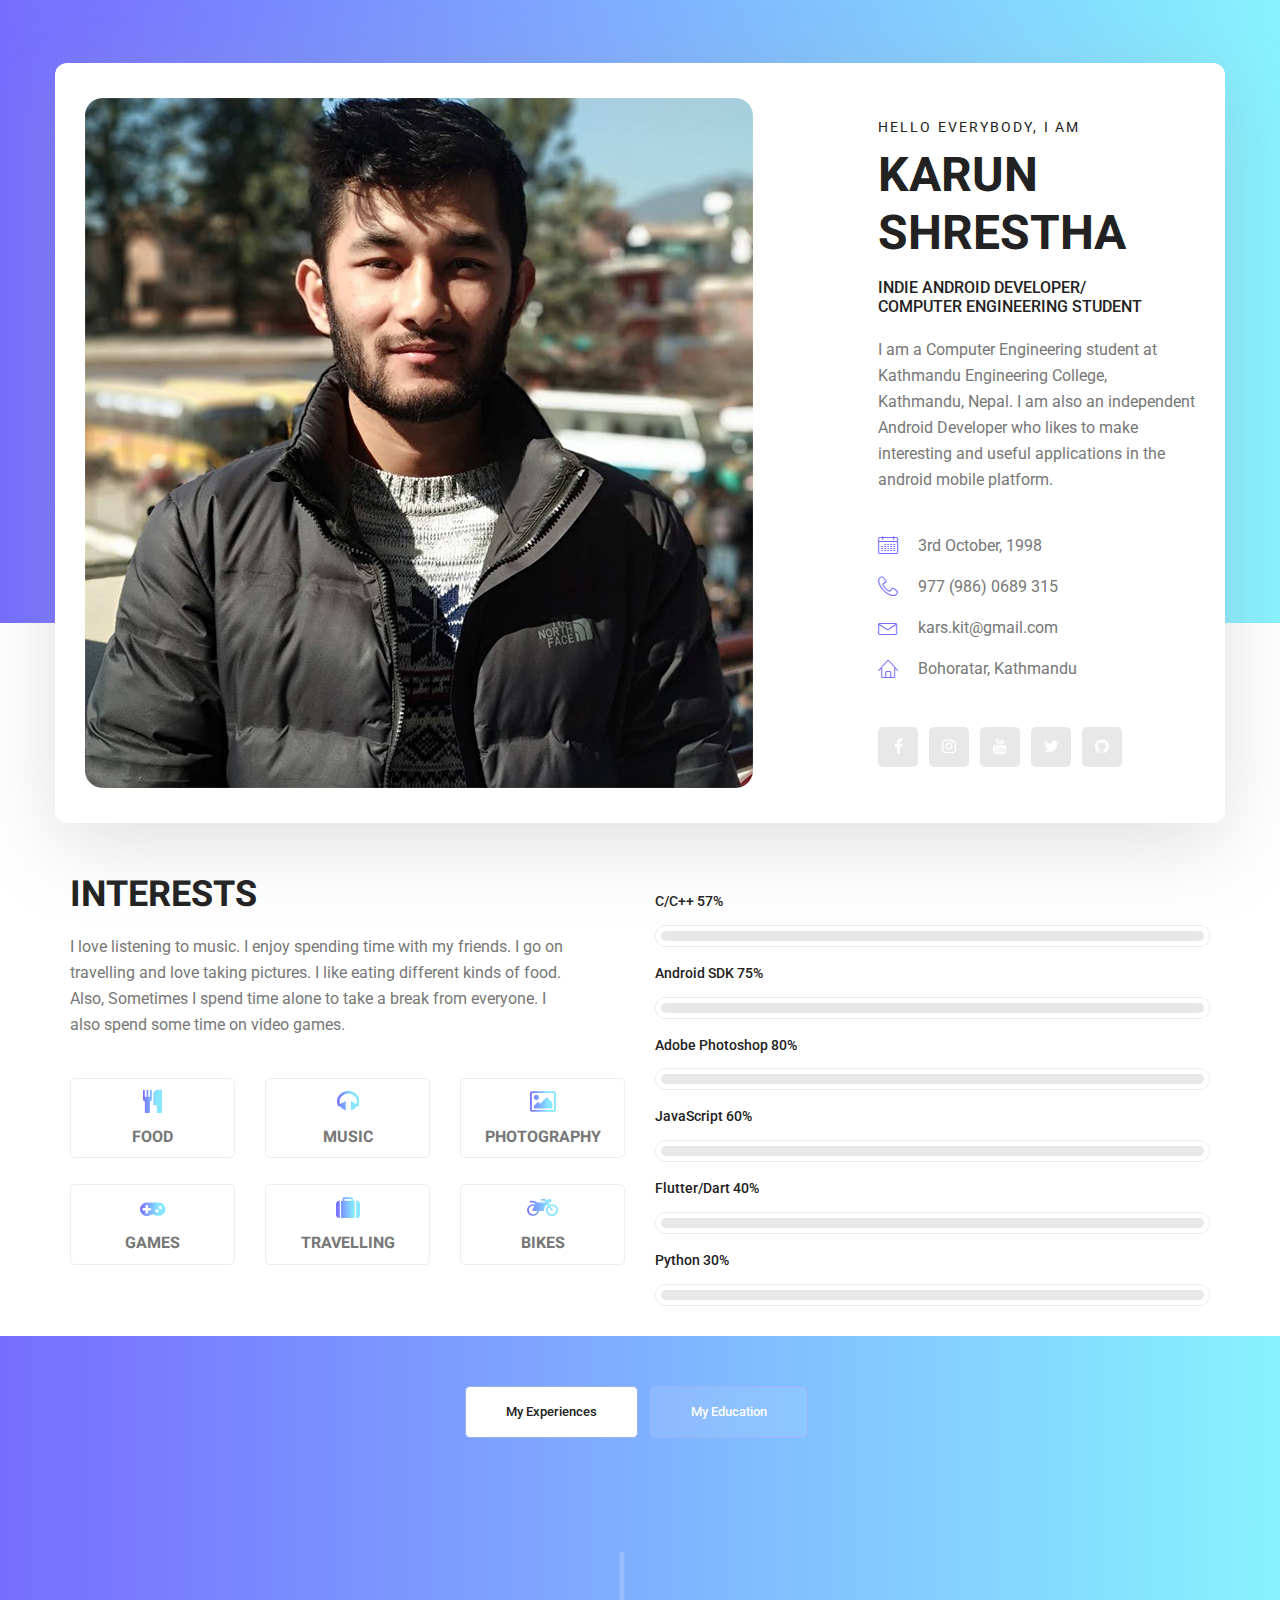
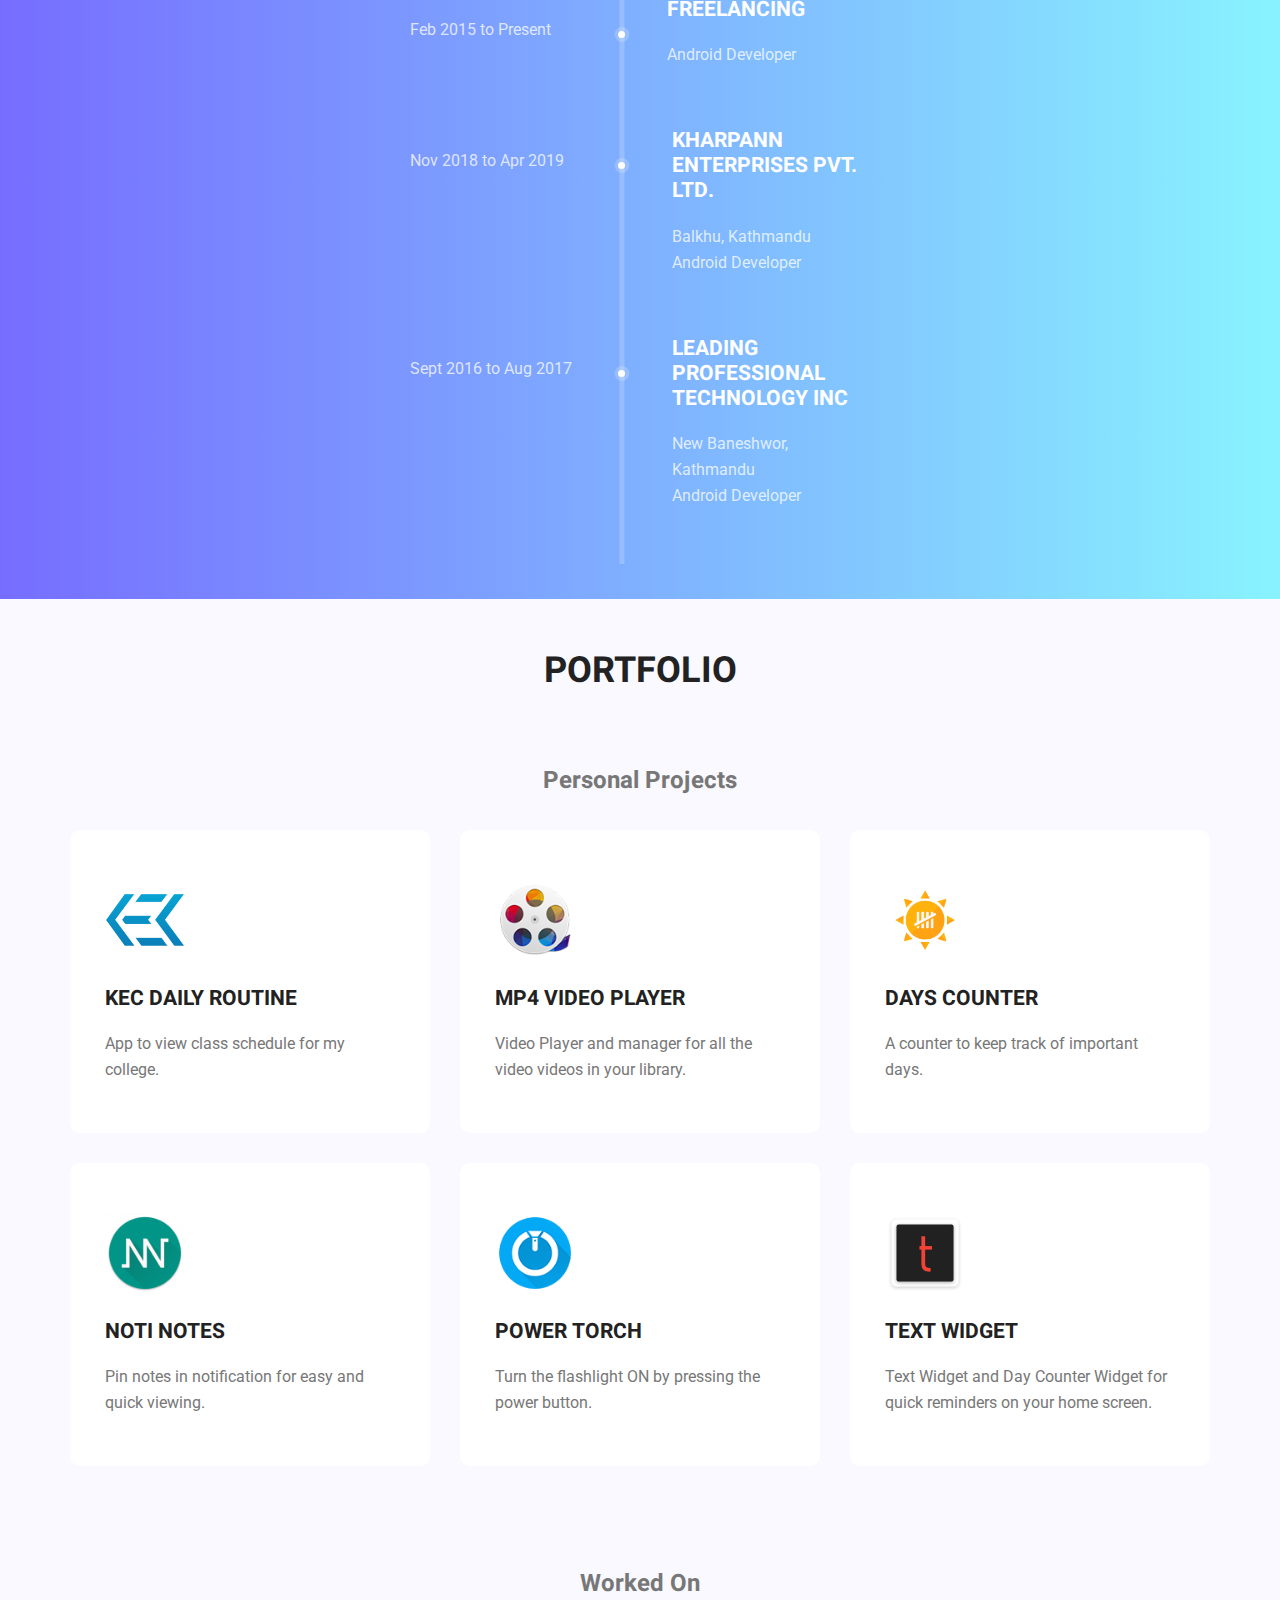
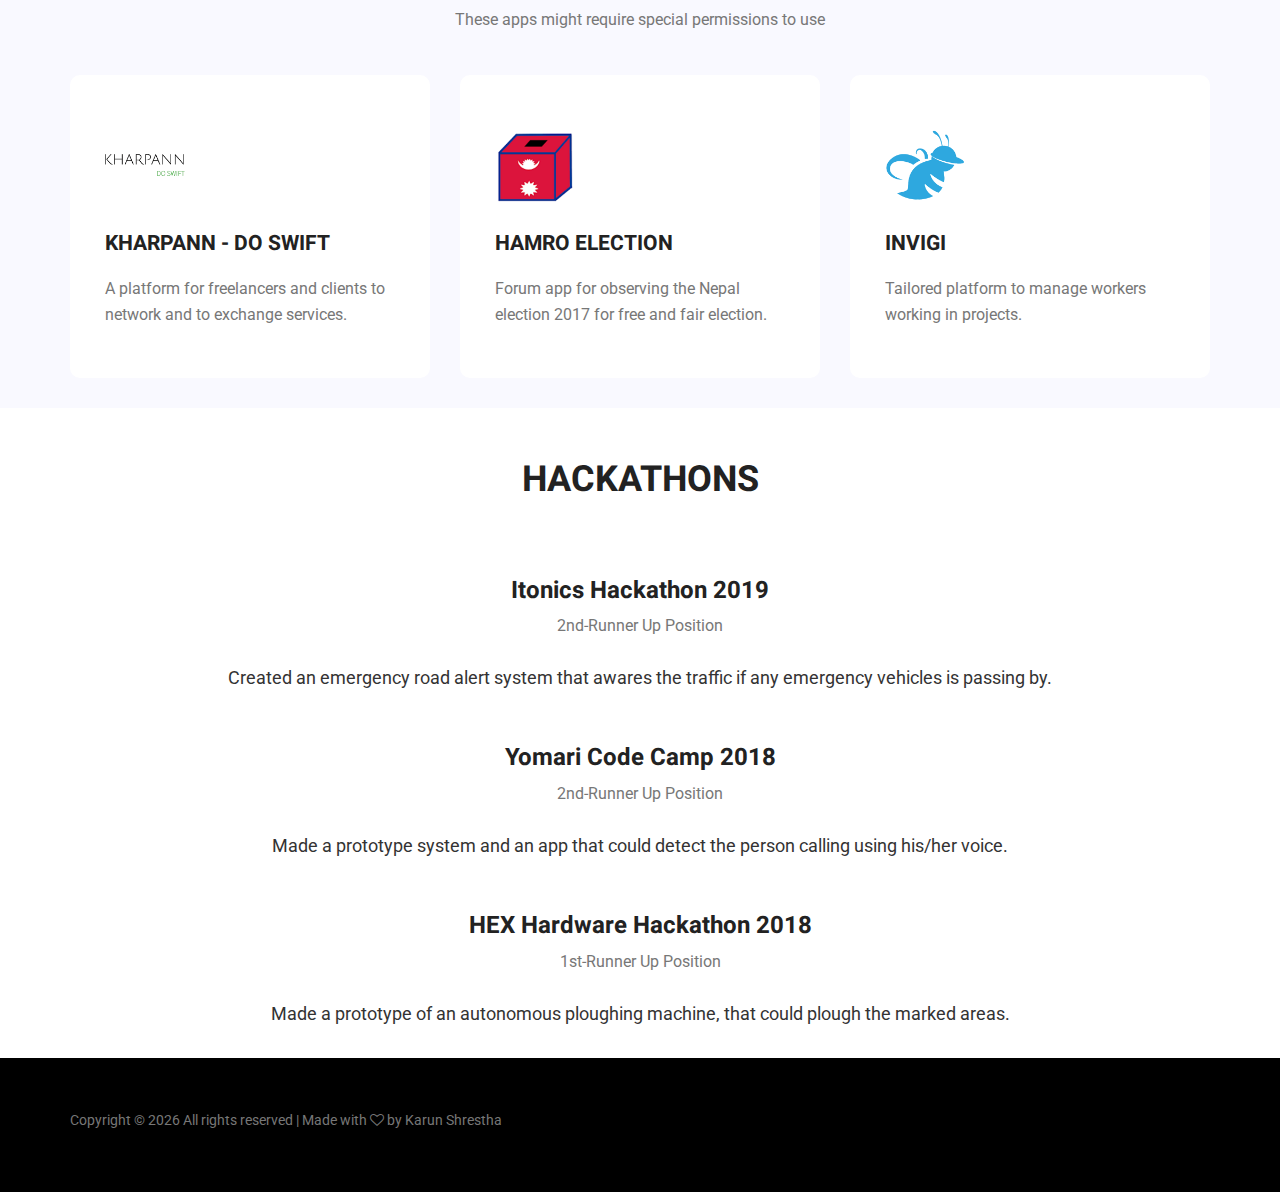
==== index.html @ 8075a9b8 "initial commit" ====
<!doctype html>
<html lang="en">
    <head>
        <!-- Required meta tags -->
        <meta charset="utf-8">
        <meta name="viewport" content="width=device-width, initial-scale=1, shrink-to-fit=no">
        <link rel="icon" href="img/favicon.png" type="image/png">
        <title>Karun Shrestha</title>
        <!-- Bootstrap CSS -->
        <link rel="stylesheet" href="css/bootstrap.css">
        <link rel="stylesheet" href="vendors/linericon/style.css">
        <link rel="stylesheet" href="css/font-awesome.min.css">
        <link rel="stylesheet" href="vendors/owl-carousel/owl.carousel.min.css">
        <link rel="stylesheet" href="vendors/lightbox/simpleLightbox.css">
        <link rel="stylesheet" href="vendors/nice-select/css/nice-select.css">
        <link rel="stylesheet" href="vendors/animate-css/animate.css">
        <link rel="stylesheet" href="vendors/popup/magnific-popup.css">
        <link rel="stylesheet" href="vendors/flaticon/flaticon.css">
        <!-- main css -->
        <link rel="stylesheet" href="css/style.css">
        <link rel="stylesheet" href="css/responsive.css">
        <style>
    		img[src="https://cdn.000webhost.com/000webhost/logo/footer-powered-by-000webhost-white2.png"]
    		{
    			display:none;
    		}
    	</style>
        
    </head>
    <body>
        <header>
        <!--================Header Menu Area =================-->
            <div class="main_menu">
            	<nav class="navbar navbar-expand-lg navbar-light">
					<div class="container box_1620">
						<!-- Brand and toggle get grouped for better mobile display -->
						<a class="navbar-brand logo_h" href="index.html"><img src="img/favicon.png" alt=""></a>
						<button class="navbar-toggler" type="button" data-toggle="collapse" data-target="#navbarSupportedContent" aria-controls="navbarSupportedContent" aria-expanded="false" aria-label="Toggle navigation">
							<span class="icon-bar"></span>
							<span class="icon-bar"></span>
							<span class="icon-bar"></span>
						</button>
						<!-- Collect the nav links, forms, and other content for toggling -->
						<div class="collapse navbar-collapse offset" id="navbarSupportedContent">
							<ul class="nav navbar-nav menu_nav ml-auto">
								<li class="nav-item active"><a class="nav-link" href="index.html">Home</a></li> 
								<li class="nav-item"><a class="nav-link" href="about-us.html">About</a></li> 
								<li class="nav-item"><a class="nav-link" href="services.html">Services</a></li> 
								<li class="nav-item submenu dropdown">
									<a href="#" class="nav-link dropdown-toggle" data-toggle="dropdown" role="button" aria-haspopup="true" aria-expanded="false">Pages</a>
									<ul class="dropdown-menu">
										<li class="nav-item"><a class="nav-link" href="portfolio.html">Portfolio</a></li>
										<li class="nav-item"><a class="nav-link" href="elements.html">Elements</a></li>
									</ul>
								</li> 
								<li class="nav-item submenu dropdown">
									<a href="#" class="nav-link dropdown-toggle" data-toggle="dropdown" role="button" aria-haspopup="true" aria-expanded="false">Blog</a>
									<ul class="dropdown-menu">
										<li class="nav-item"><a class="nav-link" href="blog.html">Blog</a></li>
										<li class="nav-item"><a class="nav-link" href="single-blog.html">Blog Details</a></li>
									</ul>
								</li> 
								<li class="nav-item"><a class="nav-link" href="contact.html">Contact</a></li>
							</ul>
						</div> 
					</div>
            	</nav>
            </div>
        </header>
        <!--================Header Menu Area =================-->
        
        <!--================Home Banner Area =================-->
        <section class="home_banner_area">
           	<div class="container box_1620">
           		<div class="banner_inner d-flex align-items-center">
					<div class="banner_content">
						<div class="media">
							<div class="d-flex">
								<img src="img/personal.jpg" alt="">
							</div>
							<div class="media-body">
								<div class="personal_text">
									<h6>Hello Everybody, i am</h6>
									<h3>Karun Shrestha</h3>
									<h4>Indie Android Developer/<br>Computer Engineering Student</h4>
									<p>I am a Computer Engineering student at Kathmandu Engineering
									College, Kathmandu, Nepal. I am also an independent Android Developer who likes
									to make interesting and useful applications in the android mobile platform.</p>
									<ul class="list basic_info">
										<li><a href="#"><i class="lnr lnr-calendar-full"></i> 3rd October, 1998</a></li>
										<li><a href="#"><i class="lnr lnr-phone-handset"></i> 977 (986) 0689 315</a></li>
										<li><a href="#"><i class="lnr lnr-envelope"></i> kars.kit@gmail.com</a></li>
										<li><a href="#"><i class="lnr lnr-home"></i> Bohoratar, Kathmandu</a></li>
									</ul>
									<ul class="list personal_social">
										<li><a href="https://www.facebook.com/kars.kit" target="_blank"><i class="fa fa-facebook"></i></a></li>
										<li><a href="https://www.instagram.com/karunstha" target="_blank"><i class="fa fa-instagram"></i></a></li>
										<li><a href="https://www.youtube.com/karunstha" target="_blank"><i class="fa fa-youtube"></i></a></li>
										<li><a href="https://www.twitter.com/karunstha" target="_blank"><i class="fa fa-twitter"></i></a></li>
										<li><a href="https://www.github.com/karskit" target="_blank"><i class="fa fa-github"></i></a></li>
									</ul>
								</div>
							</div>
						</div>
					</div>
				</div>
            </div>
        </section>
        <!--================End Home Banner Area =================-->
        
        <!--================Welcome Area =================-->
        <section class="welcome_area p_120">
        	<div class="container">
        		<div class="row welcome_inner">
        			<div class="col-lg-6">
        				<div class="welcome_text">

        					<h4>Interests</h4>
        					<p>I love listening to music. I enjoy spending time with my friends. I go on travelling and love taking pictures. I like eating different kinds of food. Also, Sometimes I spend time alone to take a break from everyone. I also spend some time on video games.</p>
        					<div class="row">
								<div class="col-md-4">
									<center>
										<div class="wel_item">
											<i class="fa fa-cutlery"></i>
											<h4>Food</h4>
											<!-- <p>Total Projects</p> -->
										</div>
									</center>
        						</div>
        						<div class="col-md-4">
									<center>
										<div class="wel_item">
											<i class="fa fa-headphones"></i>
											<h4>Music</h4>
											<!-- <p>Total Projects</p> -->
										</div>
									</center>
        						</div>
        						<div class="col-md-4">
									<center>
										<div class="wel_item">
											<i class="fa fa-photo"></i>
											<h4>Photography</h4>
											<!-- <p>Total Projects</p> -->
										</div>
									</center>
        						</div>
								
								<div class="col-md-4"><br>
									<center>
										<div class="wel_item">
											<i class="fa fa-gamepad"></i>
											<h4>Games</h4>
											<!-- <p>Total Projects</p> -->
										</div>
									</center>
        						</div>
								<div class="col-md-4"><br>
									<center>
										<div class="wel_item">
											<i class="fa fa-suitcase"></i>
											<h4>Travelling</h4>
											<!-- <p>Total Projects</p> -->
										</div>
									</center>
        						</div>
								<div class="col-md-4"><br>
									<center>
										<div class="wel_item">
											<i class="fa fa-motorcycle"></i>
											<h4>Bikes</h4>
											<!-- <p>Total Projects</p> -->
										</div>
									</center>
        						</div>
        					</div>
        				</div>
        			</div>
        			<div class="col-lg-6">
        				<div class="tools_expert">
        					<div class="skill_main">
								<div class="skill_item">
									<h4>C/C++ <span class="counter">80</span>%</h4>
									<div class="progress_br">
										<div class="progress">
											<div class="progress-bar" role="progressbar" aria-valuenow="80" aria-valuemin="0" aria-valuemax="100"></div>
										</div>
									</div>
								</div>
        <!--					    <div class="skill_item">-->
								<!--	<h4>HTML/CSS <span class="counter">75</span>%</h4>-->
								<!--	<div class="progress_br">-->
								<!--		<div class="progress">-->
								<!--			<div class="progress-bar" role="progressbar" aria-valuenow="40" aria-valuemin="0" aria-valuemax="100"></div>-->
								<!--		</div>-->
								<!--	</div>-->
								<!--</div>-->
								<div class="skill_item">
									<h4>Android SDK <span class="counter">75</span>%</h4>
									<div class="progress_br">
										<div class="progress">
											<div class="progress-bar" role="progressbar" aria-valuenow="75" aria-valuemin="0" aria-valuemax="100"></div>
										</div>
									</div>
								</div>
								<div class="skill_item">
									<h4>Adobe Photoshop <span class="counter">80</span>%</h4>
									<div class="progress_br">
										<div class="progress">
											<div class="progress-bar" role="progressbar" aria-valuenow="80" aria-valuemin="0" aria-valuemax="100"></div>
										</div>
									</div>
								</div>
								
								<div class="skill_item">
									<h4>JavaScript <span class="counter">60</span>%</h4>
									<div class="progress_br">
										<div class="progress">
											<div class="progress-bar" role="progressbar" aria-valuenow="60" aria-valuemin="0" aria-valuemax="100"></div>
										</div>
									</div>
								</div>	
								<div class="skill_item">
									<h4>Flutter/Dart <span class="counter">40</span>%</h4>
									<div class="progress_br">
										<div class="progress">
											<div class="progress-bar" role="progressbar" aria-valuenow="40" aria-valuemin="0" aria-valuemax="100"></div>
										</div>
									</div>
								</div>
								<div class="skill_item">
									<h4>Python <span class="counter">30</span>%</h4>
									<div class="progress_br">
										<div class="progress">
											<div class="progress-bar" role="progressbar" aria-valuenow="30" aria-valuemin="0" aria-valuemax="100"></div>
										</div>
									</div>
								</div>
							</div>
        				</div>
        			</div>
        		</div>
        	</div>
        </section>
        <!--================End Welcome Area =================-->
        
        <!--================My Tabs Area =================-->
        <section class="mytabs_area p_120">
        	<div class="container">
        		<div class="tabs_inner">
					<ul class="nav nav-tabs" id="myTab" role="tablist">
						<li class="nav-item">
							<a class="nav-link active" id="home-tab" data-toggle="tab" href="#home" role="tab" aria-controls="home" aria-selected="true">My Experiences</a>
						</li>
						<li class="nav-item">
							<a class="nav-link" id="profile-tab" data-toggle="tab" href="#profile" role="tab" aria-controls="profile" aria-selected="false">My Education</a>
						</li>
					</ul>
					<div class="tab-content" id="myTabContent">
						<div class="tab-pane fade show active" id="home" role="tabpanel" aria-labelledby="home-tab">
							<ul class="list">
								<li>
									<span></span>
									<div class="media">
										<div class="d-flex">
											<p>Feb 2015 to Present&nbsp;&nbsp;&nbsp;&nbsp;</p>
										</div>
										<div class="media-body">
											<h4>Freelancing</h4>
											<p>Android Developer</p>
										</div>
									</div>
								</li>
								<li>
									<span></span>
									<div class="media">
										<div class="d-flex">
											<p>Nov 2018 to Apr 2019&nbsp;&nbsp;</p>
										</div>
										<div class="media-body">
											<h4>Kharpann Enterprises Pvt. Ltd.</h4>
											<p>Balkhu, Kathmandu <br />Android Developer</p>
										</div>
									</div>
								</li>
								<li>
									<span></span>
									<div class="media">
										<div class="d-flex">
											<p>Sept 2016 to Aug 2017</p>
										</div>
										<div class="media-body">
											<h4>Leading Professional Technology INC</h4>
											<p>New Baneshwor, Kathmandu <br />Android Developer</p>
										</div>
									</div>
								</li>
								<!-- <li> -->
								<!-- <span></span> -->
									<!-- <div class="media"> -->
										<!-- <div class="d-flex"> -->
											<!-- <p>March 2017 to present</p> -->
										<!-- </div> -->
										<!-- <div class="media-body"> -->
											<!-- <h4>Colorlib</h4> -->
											<!-- <p>Senior Web Developer <br />Santa monica, Los angeles</p> -->
										<!-- </div> -->
									<!-- </div> -->
								<!-- </li> -->
							</ul>
						</div>
						<div class="tab-pane fade" id="profile" role="tabpanel" aria-labelledby="profile-tab">
							<ul class="list">
								<li>
									<span></span>
									<div class="media">
										<div class="d-flex">
											<p>October 2017 to Today</p>
										</div>
										<div class="media-body">
											<h4>Kathmandu Engineering College</h4>
											<p>Kalimati, Kathmandu <br />Bacheolers In Computer Engineering</p>
										</div>
									</div>
								</li>
								<li>
									<span></span>
									<div class="media">
										<div class="d-flex">
											<p>July 2014 to May 2016</p>
										</div>
										<div class="media-body">
											<h4>Trinity International College</h4>
											<p>Dilli Bazzar Height <br />+2</p>
										</div>
									</div>
								</li>
								<!-- <li> -->
								<!-- <span></span> -->
									<!-- <div class="media"> -->
										<!-- <div class="d-flex"> -->
											<!-- <p>March 2017 to present</p> -->
										<!-- </div> -->
										<!-- <div class="media-body"> -->
											<!-- <h4>Colorlib</h4> -->
											<!-- <p>Senior Web Developer <br />Santa monica, Los angeles</p> -->
										<!-- </div> -->
									<!-- </div> -->
								<!-- </li> -->
							</ul>
						</div>
					</div>
        		</div>
        	</div>
        </section>
        <!--================End My Tabs Area =================-->
        <a name="portfolio"></a>
        <!--================Feature Area =================-->
        <section class="feature_area p_120">
        	<div class="container">
        		<div class="main_title">
        			<h2>PORTFOLIO</h2>
        		</div>
        		<center><h3>Personal Projects</h3></center><br>
        		<div class="feature_inner row">		
        			<div class="col-lg-4 col-md-6">
						<a href="https://play.google.com/store/apps/details?id=com.halo.kecroutine" target="_blank" style="text-decoration:none" >
							<div class="feature_item">
								<img src="img\apps\kecroutine.png" height= "80px" width="80px"><br><br>
								<h4>KEC Daily Routine</h4>
								<font color="#777777">
								<p>App to view class schedule for my college.</p>
								</font>
							</div>
						</a>
        			</div>
        			<div class="col-lg-4 col-md-6">
						<a href="https://play.google.com/store/apps/details?id=com.halo.videoplayer" target="_blank" style="text-decoration:none" >
							<div class="feature_item">
								<img src="img\apps\haloplayer.png" height= "80px" width="80px"><br><br>
								<h4>MP4 Video Player</h4>
								<font color="#777777">
								<p>Video Player and manager for all the video videos in your library.</p>
								</font>
							</div>
						</a>
        			</div>	
        			<div class="col-lg-4 col-md-6">
						<a href="https://play.google.com/store/apps/details?id=com.halo.dayscounter" target="_blank" style="text-decoration:none" >
							<div class="feature_item">
								<img src="img\apps\dayscounter.png" height= "80px" width="80px"><br><br>
								<h4>Days Counter</h4>
								<font color="#777777">
								<p>A counter to keep track of important days.</p>
								</font>
							</div>
						</a>
        			</div>
        			<div class="col-lg-4 col-md-6">
						<a href="https://play.google.com/store/apps/details?id=com.halo.notinotes" target="_blank" style="text-decoration:none" >
							<div class="feature_item">
								<img src="img\apps\notinotes.png" height= "80px" width="80px"><br><br>
								<h4>Noti Notes</h4>
								<font color="#777777">
								<p>Pin notes in notification for easy and quick viewing.</p>
								</font>
							</div>
						</a>
        			</div>
      <!--  			<div class="col-lg-4 col-md-6">-->
						<!--<a href="https://play.google.com/store/apps/details?id=com.nep.haveabreak" target="_blank" style="text-decoration:none" >-->
						<!--	<div class="feature_item">-->
						<!--		<img src="img\apps\opticare.png" height= "80px" width="80px"><br><br>-->
						<!--		<h4>OptiCare</h4>-->
						<!--		<font color="#777777">-->
						<!--		<p>Blue light filter / Night Shift / Eye breaks reminder for a healthy eye.</p>-->
						<!--		</font>-->
						<!--	</div>-->
						<!--</a>-->
      <!--  			</div>-->
					<div class="col-lg-4 col-md-6">
						<a href="https://play.google.com/store/apps/details?id=nep.kat.powertorch" target="_blank" style="text-decoration:none" >
							<div class="feature_item">
								<img src="img\apps\powertorch.png" height= "80px" width="80px"><br><br>
								<h4>Power Torch</h4>
								<font color="#777777">
								<p>Turn the flashlight ON by pressing the power button.</p>
								</font>
							</div>
						</a>
        			</div>
					
					<div class="col-lg-4 col-md-6">
						<a href="https://play.google.com/store/apps/details?id=com.nep.textwidget" target="_blank" style="text-decoration:none" >
							<div class="feature_item">
								<img src="img\apps\textwidget.png" height= "80px" width="80px"><br><br>
								<h4>Text Widget</h4>
								<font color="#777777">
								<p>Text Widget and Day Counter Widget for quick reminders on your home screen.</p>
								</font>
							</div>
						</a>
        			</div>
					
					<!--<div class="col-lg-4 col-md-6">-->
					<!--	<a href="https://play.google.com/store/apps/details?id=com.halo.ytsmovies" target="_blank" style="text-decoration:none" >-->
					<!--		<div class="feature_item">-->
					<!--			<img src="img\apps\yts.png" height= "80px" width="80px"><br><br>-->
					<!--			<h4>YTS Movies Browser</h4>-->
					<!--			<font color="#777777">-->
					<!--			<p>Browse and Search movies available on YTS Movies.</p>-->
					<!--			</font>-->
					<!--		</div>-->
					<!--	</a>-->
     <!--   			</div>-->
					
        		</div>
        		<br><br><br><br>
        		<center><h3>Worked On</h3>
        		<p>These apps might require special permissions to use</p></center><br>
        		        		<div class="feature_inner row">		
        			<div class="col-lg-4 col-md-6">
						<a href="https://play.google.com/store/apps/details?id=com.kharpann" target="_blank" style="text-decoration:none" >
							<div class="feature_item">
								<img src="img\apps\kharpann.png" height= "80px" width="80px"><br><br>
								<h4>Kharpann - Do Swift</h4>
								<font color="#777777">
								<p>A platform for freelancers and clients to network and to exchange services.</p>
								</font>
							</div>
						</a>
        			</div>
        			
        			<div class="col-lg-4 col-md-6">
						<a href="https://play.google.com/store/apps/details?id=com.lpt.electionobservation" target="_blank" style="text-decoration:none" >
							<div class="feature_item">
								<img src="img\apps\hamro_election.png" height= "80px" width="80px"><br><br>
								<h4>Hamro Election</h4>
								<font color="#777777">
								<p>Forum app for observing the Nepal election 2017 for free and fair election.</p>
								</font>
							</div>
						</a>
        			</div>
        			
        				<div class="col-lg-4 col-md-6">
						<a href="https://play.google.com/store/apps/details?id=com.invigi.lpt" target="_blank" style="text-decoration:none" >
							<div class="feature_item">
								<img src="img\apps\invigi.png" height= "80px" width="80px"><br><br>
								<h4>Invigi</h4>
								<font color="#777777">
								<p>Tailored platform to manage workers working in projects.</p>
								</font>
							</div>
						</a>
        			</div>
        		</div>
        	</div>
        	
        	
        </section>
        <!--================End Feature Area =================-->
        
        <!--================Home Gallery Area =================-->
     <!--   <section class="home_gallery_area p_120">-->
     <!--   	<div class="container">-->
     <!--   		<div class="main_title">-->
     <!--   			<h2>My Photoshops</h2>-->
     <!--   			<p>Not a professional, but I like designing.</p>-->
     <!--   		</div>-->
        		<!-- <div class="isotope_fillter"> -->
        			<!-- <ul class="gallery_filter list"> -->
						<!-- <li class="active" data-filter="*"><a href="#">All</a></li> -->
						<!-- <li data-filter=".brand"><a href="#">Vector</a></li> -->
						<!-- <li data-filter=".manipul"><a href="#">Raster</a></li> -->
						<!-- <li data-filter=".creative"><a href="#">UI/UX</a></li> -->
						<!-- <li data-filter=".design"><a href="#">Printing</a></li> -->
					<!-- </ul> -->
        		<!-- </div> -->
     <!--   	</div>-->
     <!--   	<div class="container">-->
     <!--   		<div class="gallery_f_inner row imageGallery1">-->
     <!--   			<div class="col-lg-4 col-md-4 col-sm-6 brand manipul design print">-->
     <!--   				<div class="h_gallery_item">-->
     <!--   					<div class="g_img_item">-->
     <!--   						<img class="img-fluid" src="img/gallery/design1_thumb.jpg" alt="">-->
     <!--   						<a class="light" href="img/gallery/design1.jpg"><img src="img/gallery/icon.png" alt=""></a>-->
     <!--   					</div>-->
     <!--   					<div class="g_item_text">-->
     <!--   						<h4>Christmas Poster Design</h4>-->
        						<!-- <p>Client Project</p> -->
     <!--   					</div>-->
     <!--   				</div>-->
     <!--   			</div>-->
     <!--   			<div class="col-lg-4 col-md-4 col-sm-6 brand manipul creative">-->
     <!--   				<div class="h_gallery_item">-->
     <!--   					<div class="g_img_item">-->
     <!--   						<img class="img-fluid" src="img/gallery/design2_thumb.jpg" alt="">-->
     <!--   						<a class="light" href="img/gallery/design2.jpg"><img src="img/gallery/icon.png" alt=""></a>-->
     <!--   					</div>-->
     <!--   					<div class="g_item_text">-->
     <!--   						<h4>Dashain Card Design</h4>-->
        						<!-- <p>Client Project</p> -->
     <!--   					</div>-->
     <!--   				</div>-->
     <!--   			</div>-->
     <!--   			<div class="col-lg-4 col-md-4 col-sm-6 manipul creative design print">-->
     <!--   				<div class="h_gallery_item">-->
     <!--   					<div class="g_img_item">-->
     <!--   						<img class="img-fluid" src="img/gallery/design4_thumb.jpg" alt="">-->
     <!--   						<a class="light" href="img/gallery/design4.png"><img src="img/gallery/icon.png" alt=""></a>-->
     <!--   					</div>-->
     <!--   					<div class="g_item_text">-->
     <!--   						<h4>Snapchat GeoFilter for KEC</h4>-->
        						<!-- <p>Client Project</p> -->
     <!--   					</div>-->
     <!--   				</div>-->
     <!--   			</div>-->
        		<!-- <div class="more_btn"> -->
        			<!-- <a class="main_btn" href="#">Load More Items</a> -->
        		<!-- </div> -->
     <!--   		</div>-->
     <!--   	</div>-->
     <!--   </section>-->
        <!--================End Home Gallery Area =================-->
        
          <!--================Hackathon Area =================-->
        <section class="home_gallery_area p_120">
        	<div class="container">
        		<div class="main_title">
        			<h2>Hackathons</h2>
        		</div>
        	</div>
        	<center>
            <div class="container">
					<h3><font color=#222222>Itonics Hackathon 2019</font></h3>
					<p class="sample-text">
					    2nd-Runner Up Position
					    <br><br>
					</p>
					<p class="sample-text">
					    <font color=#333333 size="4">
					        Created an emergency road alert system that awares the traffic if any emergency vehicles is passing by.
					    </font>
					   
					</p>
					
					<br><br>
					<h3><font color=#222222>Yomari Code Camp 2018</font></h3>
					<p class="sample-text">
					    2nd-Runner Up Position
					    <br><br>
					</p>
					<p class="sample-text">
					    <font color=#333333 size="4">
					        Made a prototype system and an app that could detect the person calling using his/her voice.
					    </font>
					</p>
					
					<br><br>
					<h3><font color=#222222>HEX Hardware Hackathon 2018</font></h3>
					<p class="sample-text">
					    1st-Runner Up Position
					    <br><br>
					</p>
					<p class="sample-text">
					    <font color=#333333 size="4">
					        Made a prototype of an autonomous ploughing machine, that could plough the marked areas.
					    </font>
					</p>
					
				</div>
			</center>
        </section>
        
        <!--================End of Hackathon Area =================-->
        
        <!--================Testimonials Area =================-->
        <!-- <section class="testimonials_area p_120"> -->
        	<!-- <div class="container"> -->
        		<!-- <div class="main_title"> -->
        			<!-- <h2>Testimonials</h2> -->
        			<!-- <p>If you are looking at blank cassettes on the web, you may be very confused at the difference in price. You may see some for as low as $.17 each.</p> -->
        		<!-- </div> -->
        		<!-- <div class="testi_inner"> -->
					<!-- <div class="testi_slider owl-carousel"> -->
						<!-- <div class="item"> -->
							<!-- <div class="testi_item"> -->
								<!-- <p>As conscious traveling Paup ers we must always be oncerned about our dear Mother Earth. If you think about it, you travel across her face</p> -->
								<!-- <h4>Fanny Spencer</h4> -->
								<!-- <a href="#"><i class="fa fa-star"></i></a> -->
								<!-- <a href="#"><i class="fa fa-star"></i></a> -->
								<!-- <a href="#"><i class="fa fa-star"></i></a> -->
								<!-- <a href="#"><i class="fa fa-star"></i></a> -->
								<!-- <a href="#"><i class="fa fa-star-half-o"></i></a> -->
							<!-- </div> -->
						<!-- </div> -->
						<!-- <div class="item"> -->
							<!-- <div class="testi_item"> -->
								<!-- <p>As conscious traveling Paup ers we must always be oncerned about our dear Mother Earth. If you think about it, you travel across her face</p> -->
								<!-- <h4>Fanny Spencer</h4> -->
								<!-- <a href="#"><i class="fa fa-star"></i></a> -->
								<!-- <a href="#"><i class="fa fa-star"></i></a> -->
								<!-- <a href="#"><i class="fa fa-star"></i></a> -->
								<!-- <a href="#"><i class="fa fa-star"></i></a> -->
								<!-- <a href="#"><i class="fa fa-star-half-o"></i></a> -->
							<!-- </div> -->
						<!-- </div> -->
						<!-- <div class="item"> -->
							<!-- <div class="testi_item"> -->
								<!-- <p>As conscious traveling Paup ers we must always be oncerned about our dear Mother Earth. If you think about it, you travel across her face</p> -->
								<!-- <h4>Fanny Spencer</h4> -->
								<!-- <a href="#"><i class="fa fa-star"></i></a> -->
								<!-- <a href="#"><i class="fa fa-star"></i></a> -->
								<!-- <a href="#"><i class="fa fa-star"></i></a> -->
								<!-- <a href="#"><i class="fa fa-star"></i></a> -->
								<!-- <a href="#"><i class="fa fa-star-half-o"></i></a> -->
							<!-- </div> -->
						<!-- </div> -->
					<!-- </div> -->
        		<!-- </div> -->
        	<!-- </div> -->
        <!-- </section> -->
        <!--================End Testimonials Area =================-->
        
        <!--================Footer Area =================-->
        <footer class="footer_area p_120">
        	<div class="container">
        		<div class="row footer_inner">
        			<div class="col-lg-5 col-sm-6">
        				<aside class="f_widget ab_widget">
        					<!-- <div class="f_title"> -->
        						<!-- <h3>About Me</h3> -->
        					<!-- </div> -->
        					<!-- <p>Do you want to be even more successful? Learn to love learning and growth. The more effort you put into improving your skills,</p> -->
        					<p><!-- Link back to Colorlib can't be removed. Template is licensed under CC BY 3.0. -->
Copyright &copy; <script>document.write(new Date().getFullYear());</script> All rights reserved | Made with <i class="fa fa-heart-o" aria-hidden="true"></i> by Karun Shrestha
<!-- Link back to Colorlib can't be removed. Template is licensed under CC BY 3.0. --></p>
        				</aside>
        			</div>
        			<!-- <div class="col-lg-5 col-sm-6"> -->
        				<!-- <aside class="f_widget news_widget"> -->
        					<!-- <div class="f_title"> -->
        						<!-- <h3>Newsletter</h3> -->
        					<!-- </div> -->
        					<!-- <p>Stay updated with our latest trends</p> -->
        					<!-- <div id="mc_embed_signup"> -->
                                <!-- <form target="_blank" action="https://spondonit.us12.list-manage.com/subscribe/post?u=1462626880ade1ac87bd9c93a&amp;id=92a4423d01" method="get" class="subscribe_form relative"> -->
                                	<!-- <div class="input-group d-flex flex-row"> -->
                                        <!-- <input name="EMAIL" placeholder="Enter email address" onfocus="this.placeholder = ''" onblur="this.placeholder = 'Email Address '" required="" type="email"> -->
                                        <!-- <button class="btn sub-btn"><span class="lnr lnr-arrow-right"></span></button>		 -->
                                    <!-- </div>				 -->
                                    <!-- <div class="mt-10 info"></div> -->
                                <!-- </form> -->
                            <!-- </div> -->
        				<!-- </aside> -->
        			<!-- </div> -->
        			<!-- <div class="col-lg-2"> -->
        				<!-- <aside class="f_widget social_widget"> -->
        					<!-- <div class="f_title"> -->
        						<!-- <h3>Follow Me</h3> -->
        					<!-- </div> -->
        					<!-- <p>Let us be social</p> -->
        					<!-- <ul class="list"> -->
										<!-- <li><a href="https://www.facebook.com/kars.kit"><i class="fa fa-facebook"></i></a></li> -->
										<!-- <li><a href="https://www.instagram.com/karunstha"><i class="fa fa-instagram"></i></a></li> -->
										<!-- <li><a href="https://www.youtube.com/karunstha"><i class="fa fa-youtube"></i></a></li> -->
										<!-- <li><a href="https://www.twitter.com/karunstha"><i class="fa fa-twitter"></i></a></li> -->
        					<!-- </ul> -->
        				<!-- </aside> -->
        			<!-- </div> -->
        		</div>
        	</div>
        </footer>
        <!--================End Footer Area =================-->
    
        
        <!-- Optional JavaScript -->
        <!-- jQuery first, then Popper.js, then Bootstrap JS -->
        <script src="js/jquery-3.3.1.min.js"></script>
        <script src="js/popper.js"></script>
        <script src="js/bootstrap.min.js"></script>
        <script src="js/stellar.js"></script>
        <script src="vendors/lightbox/simpleLightbox.min.js"></script>
        <script src="vendors/nice-select/js/jquery.nice-select.min.js"></script>
        <script src="vendors/isotope/imagesloaded.pkgd.min.js"></script>
        <script src="vendors/isotope/isotope.pkgd.min.js"></script>
        <script src="vendors/owl-carousel/owl.carousel.min.js"></script>
        <script src="vendors/popup/jquery.magnific-popup.min.js"></script>
        <script src="js/jquery.ajaxchimp.min.js"></script>
        <script src="vendors/counter-up/jquery.waypoints.min.js"></script>
        <script src="vendors/counter-up/jquery.counterup.min.js"></script>
        <script src="js/mail-script.js"></script>
        <script src="js/theme.js"></script>
    </body>
</html>
---- vendors/linericon/style.css ----
@font-face {
	font-family: 'Linearicons-Free';
	src:url('fonts/Linearicons-Free.eot?w118d');
	src:url('fonts/Linearicons-Free.eot?#iefixw118d') format('embedded-opentype'),
		url('fonts/Linearicons-Free.woff2?w118d') format('woff2'),
		url('fonts/Linearicons-Free.woff?w118d') format('woff'),
		url('fonts/Linearicons-Free.ttf?w118d') format('truetype'),
		url('fonts/Linearicons-Free.svg?w118d#Linearicons-Free') format('svg');
	font-weight: normal;
	font-style: normal;
}

.lnr {
	font-family: 'Linearicons-Free';
	speak: none;
	font-style: normal;
	font-weight: normal;
	font-variant: normal;
	text-transform: none;
	line-height: 1;

	/* Better Font Rendering =========== */
	-webkit-font-smoothing: antialiased;
	-moz-osx-font-smoothing: grayscale;
}

.lnr-home:before {
	content: "\e800";
}
.lnr-apartment:before {
	content: "\e801";
}
.lnr-pencil:before {
	content: "\e802";
}
.lnr-magic-wand:before {
	content: "\e803";
}
.lnr-drop:before {
	content: "\e804";
}
.lnr-lighter:before {
	content: "\e805";
}
.lnr-poop:before {
	content: "\e806";
}
.lnr-sun:before {
	content: "\e807";
}
.lnr-moon:before {
	content: "\e808";
}
.lnr-cloud:before {
	content: "\e809";
}
.lnr-cloud-upload:before {
	content: "\e80a";
}
.lnr-cloud-download:before {
	content: "\e80b";
}
.lnr-cloud-sync:before {
	content: "\e80c";
}
.lnr-cloud-check:before {
	content: "\e80d";
}
.lnr-database:before {
	content: "\e80e";
}
.lnr-lock:before {
	content: "\e80f";
}
.lnr-cog:before {
	content: "\e810";
}
.lnr-trash:before {
	content: "\e811";
}
.lnr-dice:before {
	content: "\e812";
}
.lnr-heart:before {
	content: "\e813";
}
.lnr-star:before {
	content: "\e814";
}
.lnr-star-half:before {
	content: "\e815";
}
.lnr-star-empty:before {
	content: "\e816";
}
.lnr-flag:before {
	content: "\e817";
}
.lnr-envelope:before {
	content: "\e818";
}
.lnr-paperclip:before {
	content: "\e819";
}
.lnr-inbox:before {
	content: "\e81a";
}
.lnr-eye:before {
	content: "\e81b";
}
.lnr-printer:before {
	content: "\e81c";
}
.lnr-file-empty:before {
	content: "\e81d";
}
.lnr-file-add:before {
	content: "\e81e";
}
.lnr-enter:before {
	content: "\e81f";
}
.lnr-exit:before {
	content: "\e820";
}
.lnr-graduation-hat:before {
	content: "\e821";
}
.lnr-license:before {
	content: "\e822";
}
.lnr-music-note:before {
	content: "\e823";
}
.lnr-film-play:before {
	content: "\e824";
}
.lnr-camera-video:before {
	content: "\e825";
}
.lnr-camera:before {
	content: "\e826";
}
.lnr-picture:before {
	content: "\e827";
}
.lnr-book:before {
	content: "\e828";
}
.lnr-bookmark:before {
	content: "\e829";
}
.lnr-user:before {
	content: "\e82a";
}
.lnr-users:before {
	content: "\e82b";
}
.lnr-shirt:before {
	content: "\e82c";
}
.lnr-store:before {
	content: "\e82d";
}
.lnr-cart:before {
	content: "\e82e";
}
.lnr-tag:before {
	content: "\e82f";
}
.lnr-phone-handset:before {
	content: "\e830";
}
.lnr-phone:before {
	content: "\e831";
}
.lnr-pushpin:before {
	content: "\e832";
}
.lnr-map-marker:before {
	content: "\e833";
}
.lnr-map:before {
	content: "\e834";
}
.lnr-location:before {
	content: "\e835";
}
.lnr-calendar-full:before {
	content: "\e836";
}
.lnr-keyboard:before {
	content: "\e837";
}
.lnr-spell-check:before {
	content: "\e838";
}
.lnr-screen:before {
	content: "\e839";
}
.lnr-smartphone:before {
	content: "\e83a";
}
.lnr-tablet:before {
	content: "\e83b";
}
.lnr-laptop:before {
	content: "\e83c";
}
.lnr-laptop-phone:before {
	content: "\e83d";
}
.lnr-power-switch:before {
	content: "\e83e";
}
.lnr-bubble:before {
	content: "\e83f";
}
.lnr-heart-pulse:before {
	content: "\e840";
}
.lnr-construction:before {
	content: "\e841";
}
.lnr-pie-chart:before {
	content: "\e842";
}
.lnr-chart-bars:before {
	content: "\e843";
}
.lnr-gift:before {
	content: "\e844";
}
.lnr-diamond:before {
	content: "\e845";
}
.lnr-linearicons:before {
	content: "\e846";
}
.lnr-dinner:before {
	content: "\e847";
}
.lnr-coffee-cup:before {
	content: "\e848";
}
.lnr-leaf:before {
	content: "\e849";
}
.lnr-paw:before {
	content: "\e84a";
}
.lnr-rocket:before {
	content: "\e84b";
}
.lnr-briefcase:before {
	content: "\e84c";
}
.lnr-bus:before {
	content: "\e84d";
}
.lnr-car:before {
	content: "\e84e";
}
.lnr-train:before {
	content: "\e84f";
}
.lnr-bicycle:before {
	content: "\e850";
}
.lnr-wheelchair:before {
	content: "\e851";
}
.lnr-select:before {
	content: "\e852";
}
.lnr-earth:before {
	content: "\e853";
}
.lnr-smile:before {
	content: "\e854";
}
.lnr-sad:before {
	content: "\e855";
}
.lnr-neutral:before {
	content: "\e856";
}
.lnr-mustache:before {
	content: "\e857";
}
.lnr-alarm:before {
	content: "\e858";
}
.lnr-bullhorn:before {
	content: "\e859";
}
.lnr-volume-high:before {
	content: "\e85a";
}
.lnr-volume-medium:before {
	content: "\e85b";
}
.lnr-volume-low:before {
	content: "\e85c";
}
.lnr-volume:before {
	content: "\e85d";
}
.lnr-mic:before {
	content: "\e85e";
}
.lnr-hourglass:before {
	content: "\e85f";
}
.lnr-undo:before {
	content: "\e860";
}
.lnr-redo:before {
	content: "\e861";
}
.lnr-sync:before {
	content: "\e862";
}
.lnr-history:before {
	content: "\e863";
}
.lnr-clock:before {
	content: "\e864";
}
.lnr-download:before {
	content: "\e865";
}
.lnr-upload:before {
	content: "\e866";
}
.lnr-enter-down:before {
	content: "\e867";
}
.lnr-exit-up:before {
	content: "\e868";
}
.lnr-bug:before {
	content: "\e869";
}
.lnr-code:before {
	content: "\e86a";
}
.lnr-link:before {
	content: "\e86b";
}
.lnr-unlink:before {
	content: "\e86c";
}
.lnr-thumbs-up:before {
	content: "\e86d";
}
.lnr-thumbs-down:before {
	content: "\e86e";
}
.lnr-magnifier:before {
	content: "\e86f";
}
.lnr-cross:before {
	content: "\e870";
}
.lnr-menu:before {
	content: "\e871";
}
.lnr-list:before {
	content: "\e872";
}
.lnr-chevron-up:before {
	content: "\e873";
}
.lnr-chevron-down:before {
	content: "\e874";
}
.lnr-chevron-left:before {
	content: "\e875";
}
.lnr-chevron-right:before {
	content: "\e876";
}
.lnr-arrow-up:before {
	content: "\e877";
}
.lnr-arrow-down:before {
	content: "\e878";
}
.lnr-arrow-left:before {
	content: "\e879";
}
.lnr-arrow-right:before {
	content: "\e87a";
}
.lnr-move:before {
	content: "\e87b";
}
.lnr-warning:before {
	content: "\e87c";
}
.lnr-question-circle:before {
	content: "\e87d";
}
.lnr-menu-circle:before {
	content: "\e87e";
}
.lnr-checkmark-circle:before {
	content: "\e87f";
}
.lnr-cross-circle:before {
	content: "\e880";
}
.lnr-plus-circle:before {
	content: "\e881";
}
.lnr-circle-minus:before {
	content: "\e882";
}
.lnr-arrow-up-circle:before {
	content: "\e883";
}
.lnr-arrow-down-circle:before {
	content: "\e884";
}
.lnr-arrow-left-circle:before {
	content: "\e885";
}
.lnr-arrow-right-circle:before {
	content: "\e886";
}
.lnr-chevron-up-circle:before {
	content: "\e887";
}
.lnr-chevron-down-circle:before {
	content: "\e888";
}
.lnr-chevron-left-circle:before {
	content: "\e889";
}
.lnr-chevron-right-circle:before {
	content: "\e88a";
}
.lnr-crop:before {
	content: "\e88b";
}
.lnr-frame-expand:before {
	content: "\e88c";
}
.lnr-frame-contract:before {
	content: "\e88d";
}
.lnr-layers:before {
	content: "\e88e";
}
.lnr-funnel:before {
	content: "\e88f";
}
.lnr-text-format:before {
	content: "\e890";
}
.lnr-text-format-remove:before {
	content: "\e891";
}
.lnr-text-size:before {
	content: "\e892";
}
.lnr-bold:before {
	content: "\e893";
}
.lnr-italic:before {
	content: "\e894";
}
.lnr-underline:before {
	content: "\e895";
}
.lnr-strikethrough:before {
	content: "\e896";
}
.lnr-highlight:before {
	content: "\e897";
}
.lnr-text-align-left:before {
	content: "\e898";
}
.lnr-text-align-center:before {
	content: "\e899";
}
.lnr-text-align-right:before {
	content: "\e89a";
}
.lnr-text-align-justify:before {
	content: "\e89b";
}
.lnr-line-spacing:before {
	content: "\e89c";
}
.lnr-indent-increase:before {
	content: "\e89d";
}
.lnr-indent-decrease:before {
	content: "\e89e";
}
.lnr-pilcrow:before {
	content: "\e89f";
}
.lnr-direction-ltr:before {
	content: "\e8a0";
}
.lnr-direction-rtl:before {
	content: "\e8a1";
}
.lnr-page-break:before {
	content: "\e8a2";
}
.lnr-sort-alpha-asc:before {
	content: "\e8a3";
}
.lnr-sort-amount-asc:before {
	content: "\e8a4";
}
.lnr-hand:before {
	content: "\e8a5";
}
.lnr-pointer-up:before {
	content: "\e8a6";
}
.lnr-pointer-right:before {
	content: "\e8a7";
}
.lnr-pointer-down:before {
	content: "\e8a8";
}
.lnr-pointer-left:before {
	content: "\e8a9";
}
---- vendors/lightbox/simpleLightbox.css ----
.slbOverlay, .slbWrapOuter, .slbWrap {
  position: fixed;
  top: 0;
  right: 0;
  bottom: 0;
  left: 0;
}

.slbOverlay {
  overflow: hidden;
  z-index: 2000;
  background-color: #000;
  opacity: 0.7;
  filter: alpha(opacity=70);
  -webkit-animation: slbOverlay 0.5s;
  -moz-animation: slbOverlay 0.5s;
  animation: slbOverlay 0.5s;
}

.slbWrapOuter {
  overflow-x: hidden;
  overflow-y: auto;
  z-index: 2010;
}

.slbWrap {
  position: absolute;
  text-align: center;
}

.slbWrap:before {
  content: "";
  display: inline-block;
  height: 100%;
  vertical-align: middle;
}

.slbContentOuter {
  display: inline-block;
  vertical-align: middle;
  margin: 0px auto;
  padding: 0 1em;
  box-sizing: border-box;
  z-index: 2020;
  text-align: left;
  max-width: 100%;
}

.slbContentEl .slbContentOuter {
  padding: 5em 1em;
}

.slbContent {
  position: relative;
}

.slbContentEl .slbContent {
  -webkit-animation: slbEnter 0.3s;
  -moz-animation: slbEnter 0.3s;
  animation: slbEnter 0.3s;
  background-color: #fff;
  box-shadow: 0 0.2em 1em rgba(0, 0, 0, 0.4);
}

.slbImageWrap {
  -webkit-animation: slbEnter 0.3s;
  -moz-animation: slbEnter 0.3s;
  animation: slbEnter 0.3s;
  position: relative;
}

.slbImageWrap:after {
  content: "";
  position: absolute;
  left: 0;
  right: 0;
  top: 5em;
  bottom: 5em;
  display: block;
  z-index: -1;
  box-shadow: 0 0.2em 1em rgba(0, 0, 0, 0.6);
  background-color: #FFF;
}

.slbImage {
  width: auto;
  max-width: 100%;
  height: auto;
  display: block;
  line-height: 0;
  box-sizing: border-box;
  padding: 5em 0;
  margin: 0 auto;
}

.slbCaption {
  display: inline-block;
  max-width: 100%;
  overflow: hidden;
  text-overflow: ellipsis;
  white-space: nowrap;
  word-wrap: normal;
  font-size: 1.4em;
  position: absolute;
  left: 0;
  right: 0;
  bottom: 0;
  padding: 0.71429em 0;
  color: #fff;
  color: rgba(255, 255, 255, 0.7);
  text-align: center;
}

.slbCloseBtn, .slbArrow {
  margin: 0;
  padding: 0;
  border: 0;
  cursor: pointer;
  background: none;
}

.slbCloseBtn::-moz-focus-inner, .slbArrow::-moz-focus-inner {
  padding: 0;
  border: 0;
}

.slbCloseBtn:hover, .slbArrow:hover {
  opacity: 0.5;
}

.slbCloseBtn:active, .slbArrow:active {
  opacity: 0.8;
}

.slbCloseBtn {
  -webkit-animation: slbEnter 0.3s;
  -moz-animation: slbEnter 0.3s;
  animation: slbEnter 0.3s;
  font-size: 3em;
  width: 1.66667em;
  height: 1.66667em;
  line-height: 1.66667em;
  position: absolute;
  right: -0.33333em;
  top: 0;
  color: #fff;
  color: rgba(255, 255, 255, 0.7);
  text-align: center;
    outline: none;
    box-shadow: none;
}

.slbLoading .slbCloseBtn {
  display: none;
}

.slbLoadingText {
  font-size: 1.4em;
  color: #fff;
  color: rgba(255, 255, 255, 0.9);
}

.slbArrows {
  position: fixed;
  top: 50%;
  left: 0;
  right: 0;
}

.slbLoading .slbArrows {
  display: none;
}

.slbArrow {
  position: absolute;
  top: 50%;
  margin-top: -5em;
  width: 5em;
  height: 10em;
  opacity: 0.7;
  text-indent: -999em;
  overflow: hidden;
    outline: none;
    box-shadow: none;
}

.slbArrow:before {
  content: "";
  position: absolute;
  top: 50%;
  left: 50%;
  margin: -0.8em 0 0 -0.8em;
  border: 0.8em solid transparent;
}

.slbArrow.next {
  right: 0;
}

.slbArrow.next:before {
  border-left-color: #fff;
}

.slbArrow.prev {
  left: 0;
}

.slbArrow.prev:before {
  border-right-color: #fff;
}

.slbIframeCont {
  width: 80em;
  height: 0;
  overflow: hidden;
  padding-top: 56.25%;
  margin: 5em 0;
}

.slbIframe {
  position: absolute;
  top: 0;
  left: 0;
  width: 100%;
  height: 100%;
  box-shadow: 0 0.2em 1em rgba(0, 0, 0, 0.6);
  background: #000;
}

@-webkit-keyframes slbOverlay {
  from {
    opacity: 0;
  }
  to {
    opacity: 0.7;
  }
}

@-moz-keyframes slbOverlay {
  from {
    opacity: 0;
  }
  to {
    opacity: 0.7;
  }
}

@keyframes slbOverlay {
  from {
    opacity: 0;
  }
  to {
    opacity: 0.7;
  }
}

@-webkit-keyframes slbEnter {
  from {
    opacity: 0;
    -webkit-transform: translate3d(0, -1em, 0);
  }
  to {
    opacity: 1;
    -webkit-transform: translate3d(0, 0, 0);
  }
}

@-moz-keyframes slbEnter {
  from {
    opacity: 0;
    -moz-transform: translate3d(0, -1em, 0);
  }
  to {
    opacity: 1;
    -moz-transform: translate3d(0, 0, 0);
  }
}

@keyframes slbEnter {
  from {
    opacity: 0;
    -webkit-transform: translate3d(0, -1em, 0);
    -moz-transform: translate3d(0, -1em, 0);
    -ms-transform: translate3d(0, -1em, 0);
    -o-transform: translate3d(0, -1em, 0);
    transform: translate3d(0, -1em, 0);
  }
  to {
    opacity: 1;
    -webkit-transform: translate3d(0, 0, 0);
    -moz-transform: translate3d(0, 0, 0);
    -ms-transform: translate3d(0, 0, 0);
    -o-transform: translate3d(0, 0, 0);
    transform: translate3d(0, 0, 0);
  }
}
---- vendors/nice-select/css/nice-select.css ----
.nice-select {
  -webkit-tap-highlight-color: transparent;
  background-color: #fff;
  border-radius: 5px;
  border: solid 1px #e8e8e8;
  box-sizing: border-box;
  clear: both;
  cursor: pointer;
  display: block;
  float: left;
  font-family: inherit;
  font-size: 14px;
  font-weight: normal;
  height: 42px;
  line-height: 40px;
  outline: none;
  padding-left: 18px;
  padding-right: 30px;
  position: relative;
  text-align: left !important;
  -webkit-transition: all 0.2s ease-in-out;
  transition: all 0.2s ease-in-out;
  -webkit-user-select: none;
     -moz-user-select: none;
      -ms-user-select: none;
          user-select: none;
  white-space: nowrap;
  width: auto; }
  .nice-select:hover {
    border-color: #dbdbdb; }
  .nice-select:active, .nice-select.open, .nice-select:focus {
    border-color: #999; }
  .nice-select:after {
    border-bottom: 2px solid #999;
    border-right: 2px solid #999;
    content: '';
    display: block;
    height: 5px;
    margin-top: -4px;
    pointer-events: none;
    position: absolute;
    right: 12px;
    top: 50%;
    -webkit-transform-origin: 66% 66%;
        -ms-transform-origin: 66% 66%;
            transform-origin: 66% 66%;
    -webkit-transform: rotate(45deg);
        -ms-transform: rotate(45deg);
            transform: rotate(45deg);
    -webkit-transition: all 0.15s ease-in-out;
    transition: all 0.15s ease-in-out;
    width: 5px; }
  .nice-select.open:after {
    -webkit-transform: rotate(-135deg);
        -ms-transform: rotate(-135deg);
            transform: rotate(-135deg); }
  .nice-select.open .list {
    opacity: 1;
    pointer-events: auto;
    -webkit-transform: scale(1) translateY(0);
        -ms-transform: scale(1) translateY(0);
            transform: scale(1) translateY(0); }
  .nice-select.disabled {
    border-color: #ededed;
    color: #999;
    pointer-events: none; }
    .nice-select.disabled:after {
      border-color: #cccccc; }
  .nice-select.wide {
    width: 100%; }
    .nice-select.wide .list {
      left: 0 !important;
      right: 0 !important; }
  .nice-select.right {
    float: right; }
    .nice-select.right .list {
      left: auto;
      right: 0; }
  .nice-select.small {
    font-size: 12px;
    height: 36px;
    line-height: 34px; }
    .nice-select.small:after {
      height: 4px;
      width: 4px; }
    .nice-select.small .option {
      line-height: 34px;
      min-height: 34px; }
  .nice-select .list {
    background-color: #fff;
    border-radius: 5px;
    box-shadow: 0 0 0 1px rgba(68, 68, 68, 0.11);
    box-sizing: border-box;
    margin-top: 4px;
    opacity: 0;
    overflow: hidden;
    padding: 0;
    pointer-events: none;
    position: absolute;
    top: 100%;
    left: 0;
    -webkit-transform-origin: 50% 0;
        -ms-transform-origin: 50% 0;
            transform-origin: 50% 0;
    -webkit-transform: scale(0.75) translateY(-21px);
        -ms-transform: scale(0.75) translateY(-21px);
            transform: scale(0.75) translateY(-21px);
    -webkit-transition: all 0.2s cubic-bezier(0.5, 0, 0, 1.25), opacity 0.15s ease-out;
    transition: all 0.2s cubic-bezier(0.5, 0, 0, 1.25), opacity 0.15s ease-out;
    z-index: 9; }
    .nice-select .list:hover .option:not(:hover) {
      background-color: transparent !important; }
  .nice-select .option {
    cursor: pointer;
    font-weight: 400;
    line-height: 40px;
    list-style: none;
    min-height: 40px;
    outline: none;
    padding-left: 18px;
    padding-right: 29px;
    text-align: left;
    -webkit-transition: all 0.2s;
    transition: all 0.2s; }
    .nice-select .option:hover, .nice-select .option.focus, .nice-select .option.selected.focus {
      background-color: #f6f6f6; }
    .nice-select .option.selected {
      font-weight: bold; }
    .nice-select .option.disabled {
      background-color: transparent;
      color: #999;
      cursor: default; }

.no-csspointerevents .nice-select .list {
  display: none; }

.no-csspointerevents .nice-select.open .list {
  display: block; }
---- vendors/flaticon/flaticon.css ----
/*
  	Flaticon icon font: Flaticon
  	Creation date: 26/06/2018 17:19
  	*/

@font-face {
  font-family: "Flaticon";
  src: url("./Flaticon.eot");
  src: url("./Flaticon.eot?#iefix") format("embedded-opentype"),
       url("./Flaticon.woff") format("woff"),
       url("./Flaticon.ttf") format("truetype"),
       url("./Flaticon.svg#Flaticon") format("svg");
  font-weight: normal;
  font-style: normal;
}

@media screen and (-webkit-min-device-pixel-ratio:0) {
  @font-face {
    font-family: "Flaticon";
    src: url("./Flaticon.svg#Flaticon") format("svg");
  }
}

[class^="flaticon-"]:before, [class*=" flaticon-"]:before,
[class^="flaticon-"]:after, [class*=" flaticon-"]:after {   
  font-family: Flaticon;
        font-size: 20px;
font-style: normal;
margin-left: 20px;
}

.flaticon-skyline:before { content: "\f100"; }
.flaticon-sketch:before { content: "\f101"; }
.flaticon-city:before { content: "\f102"; }
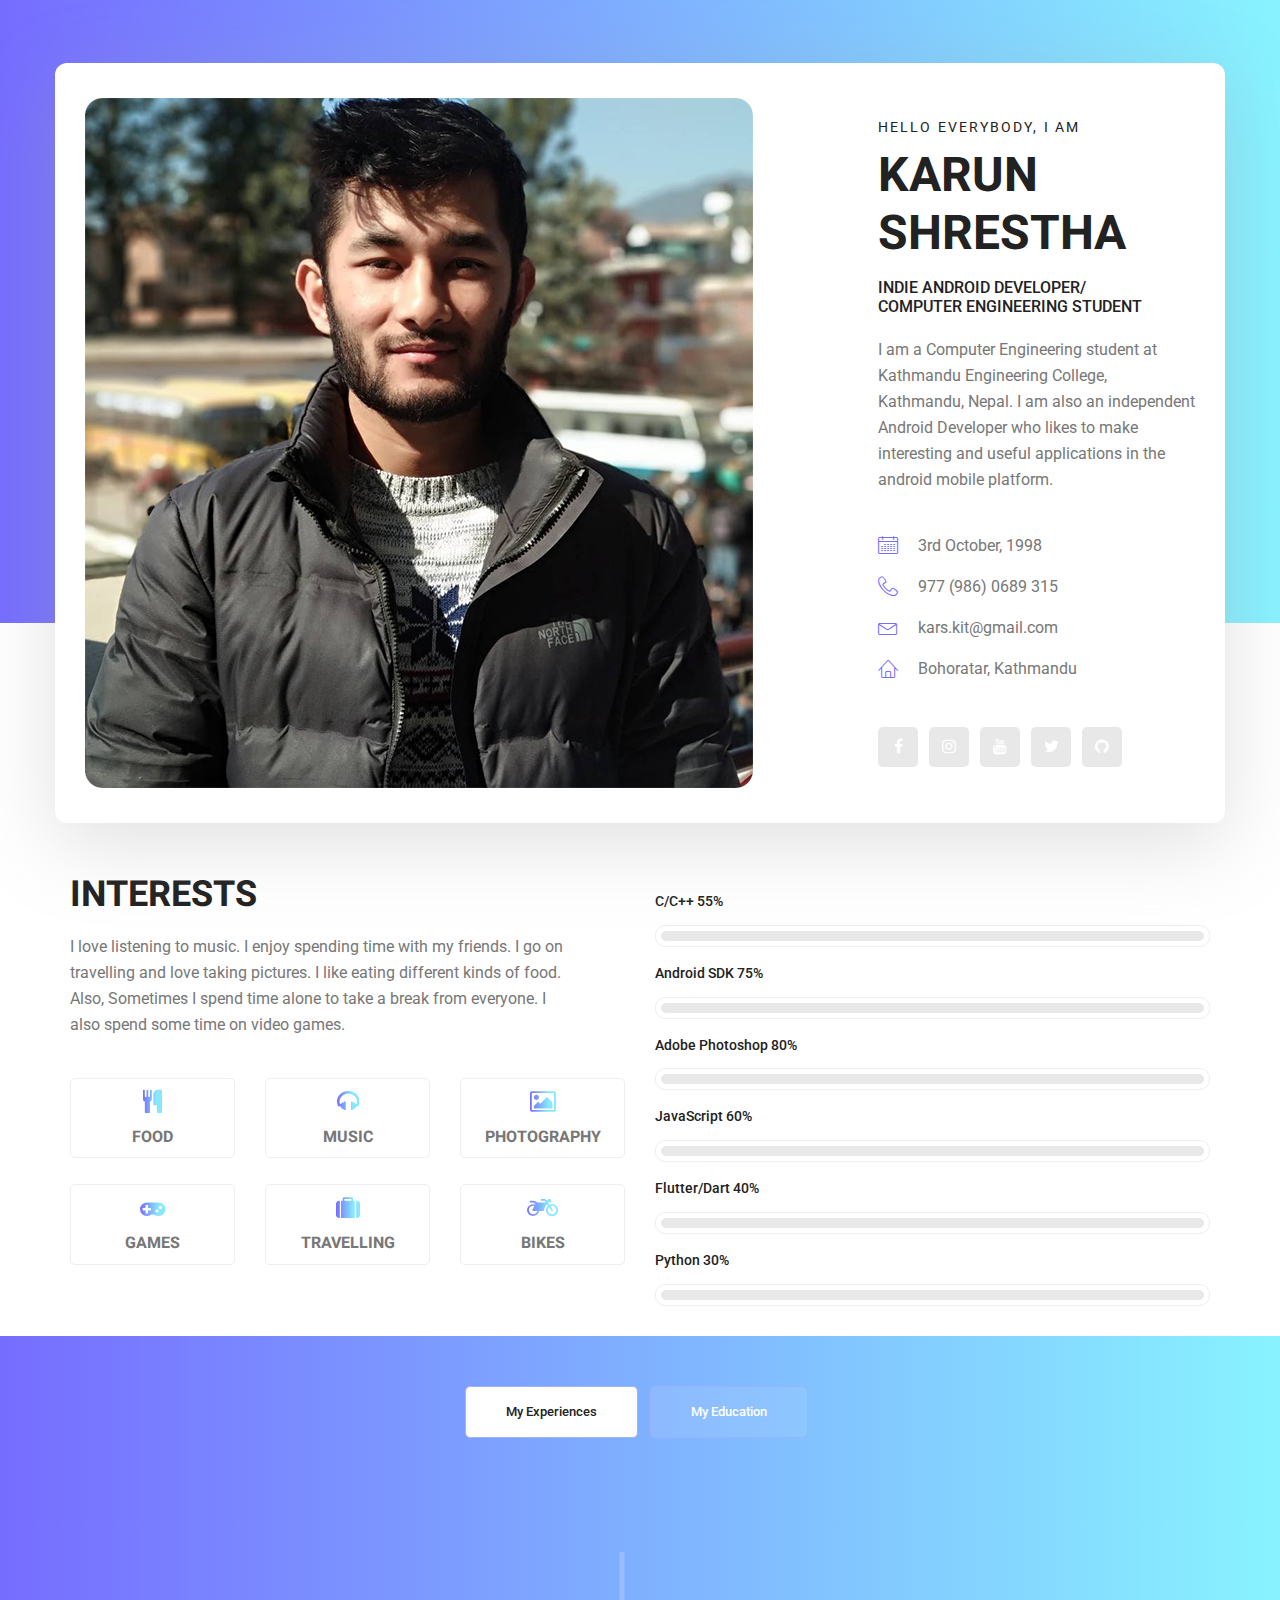
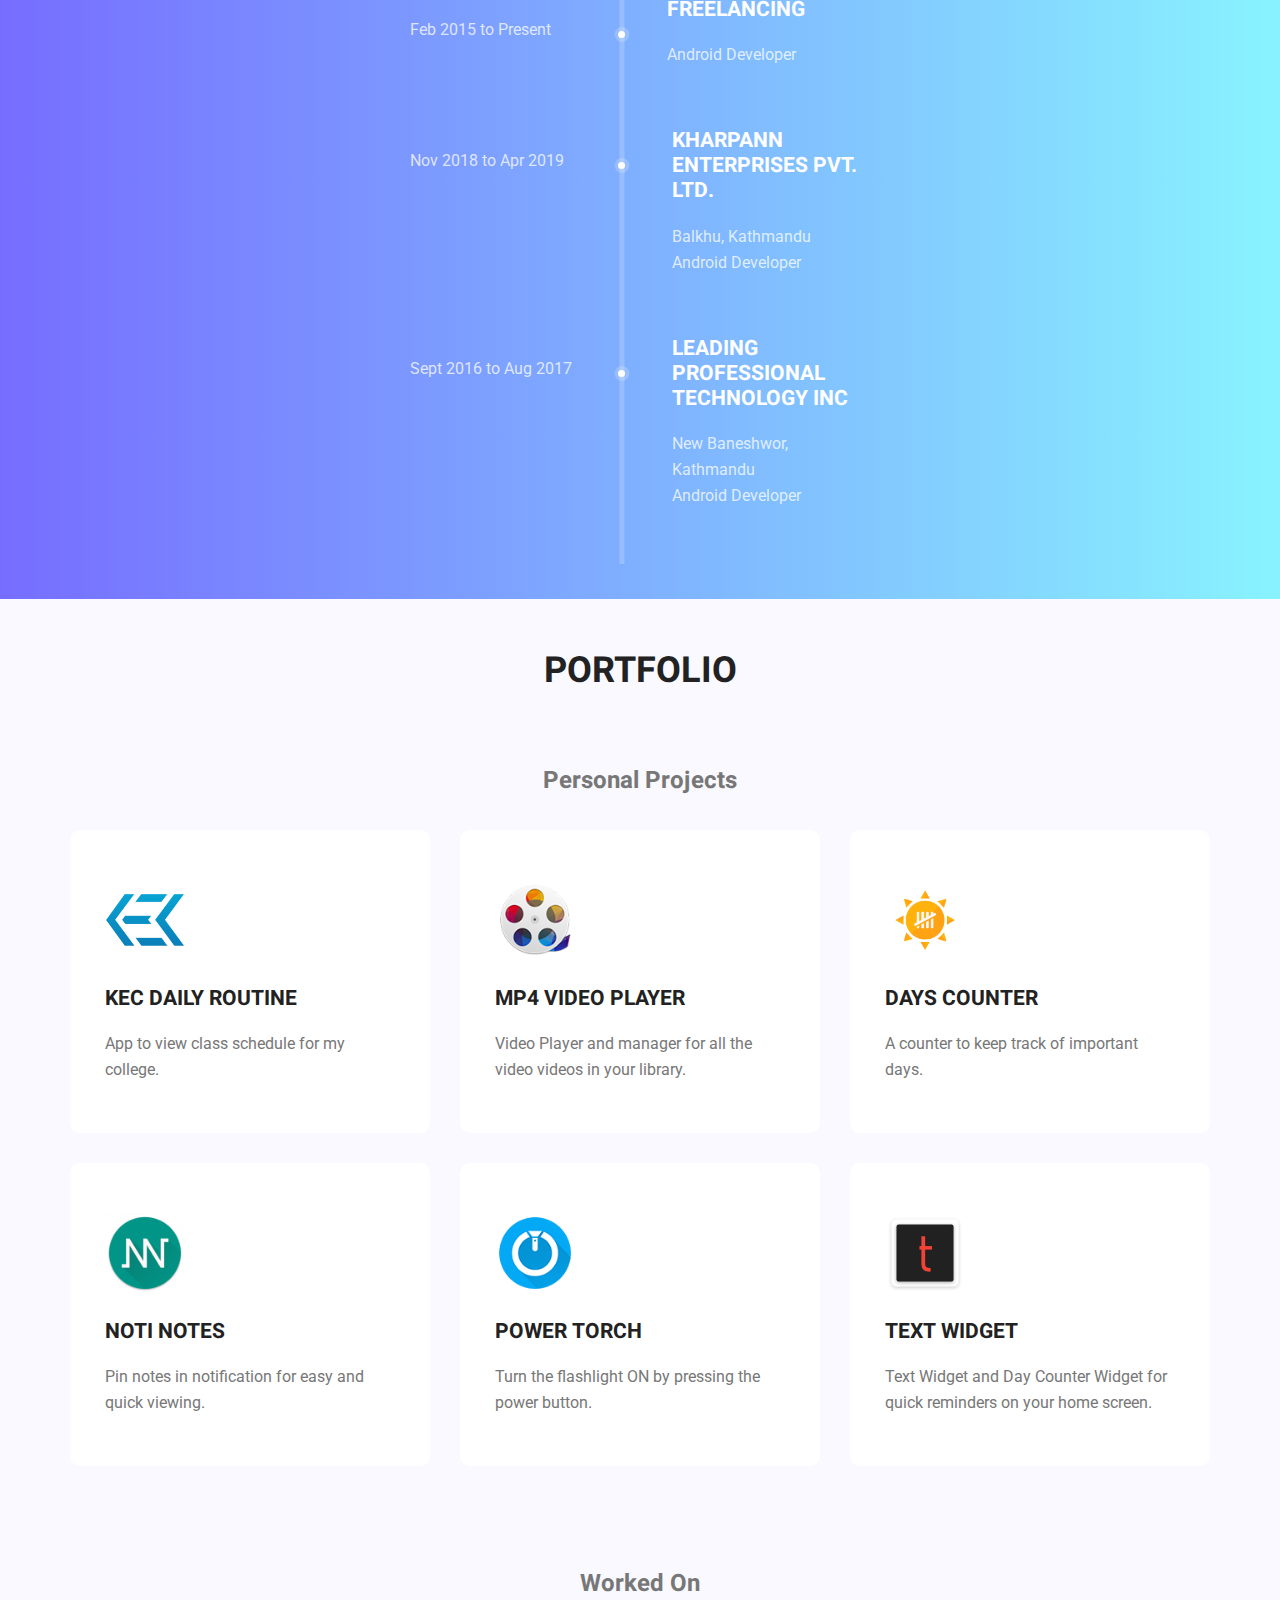
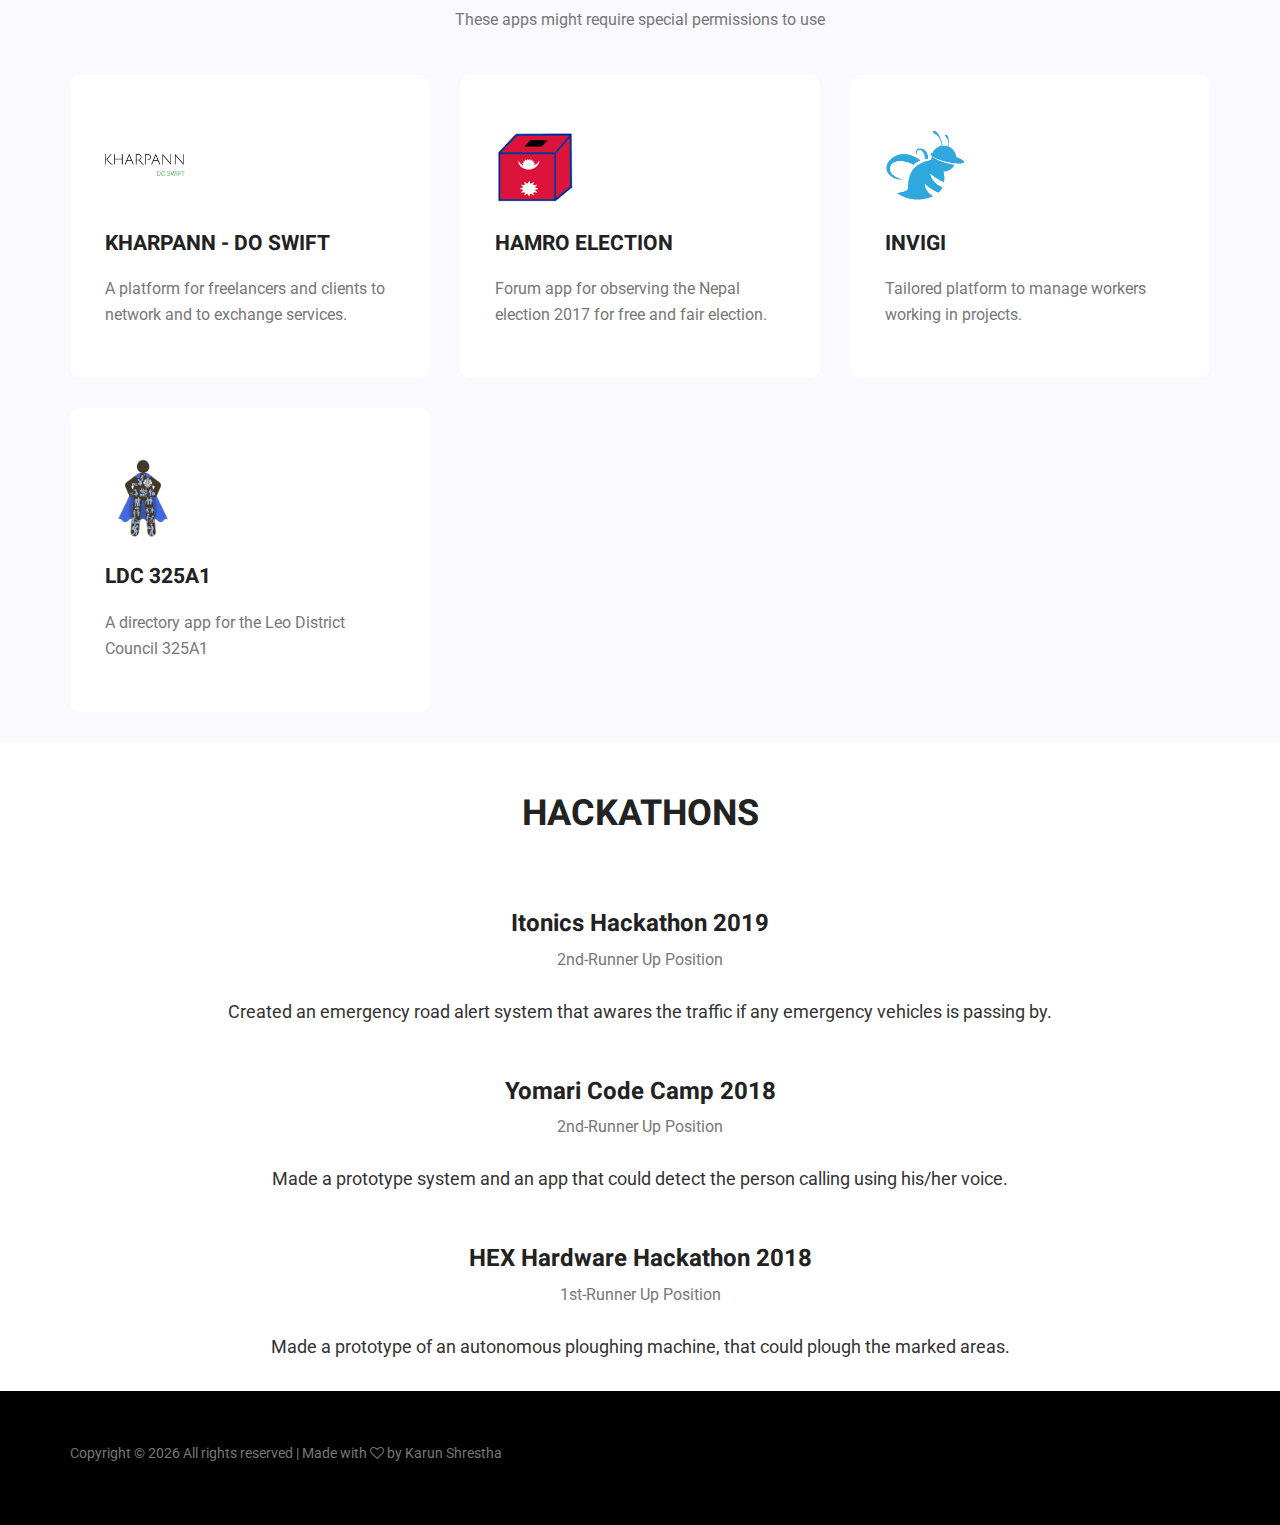
==== commit 62633b21: "added ldc325A1 app in workedom" ====
--- a/index.html
+++ b/index.html
@@ -483,13 +483,25 @@
 						</a>
         			</div>
         			
-        				<div class="col-lg-4 col-md-6">
+        			<div class="col-lg-4 col-md-6">
 						<a href="https://play.google.com/store/apps/details?id=com.invigi.lpt" target="_blank" style="text-decoration:none" >
 							<div class="feature_item">
 								<img src="img\apps\invigi.png" height= "80px" width="80px"><br><br>
 								<h4>Invigi</h4>
 								<font color="#777777">
 								<p>Tailored platform to manage workers working in projects.</p>
+								</font>
+							</div>
+						</a>
+					</div>
+					
+					<div class="col-lg-4 col-md-6">
+						<a href="https://play.google.com/store/apps/details?id=com.leonepal.LDC_325A1" target="_blank" style="text-decoration:none" >
+							<div class="feature_item">
+								<img src="img\apps\ldc325A1.png" height= "80px" width="80px"><br><br>
+								<h4>LDC 325A1</h4>
+								<font color="#777777">
+								<p>A directory app for the Leo District Council 325A1</p>
 								</font>
 							</div>
 						</a>
